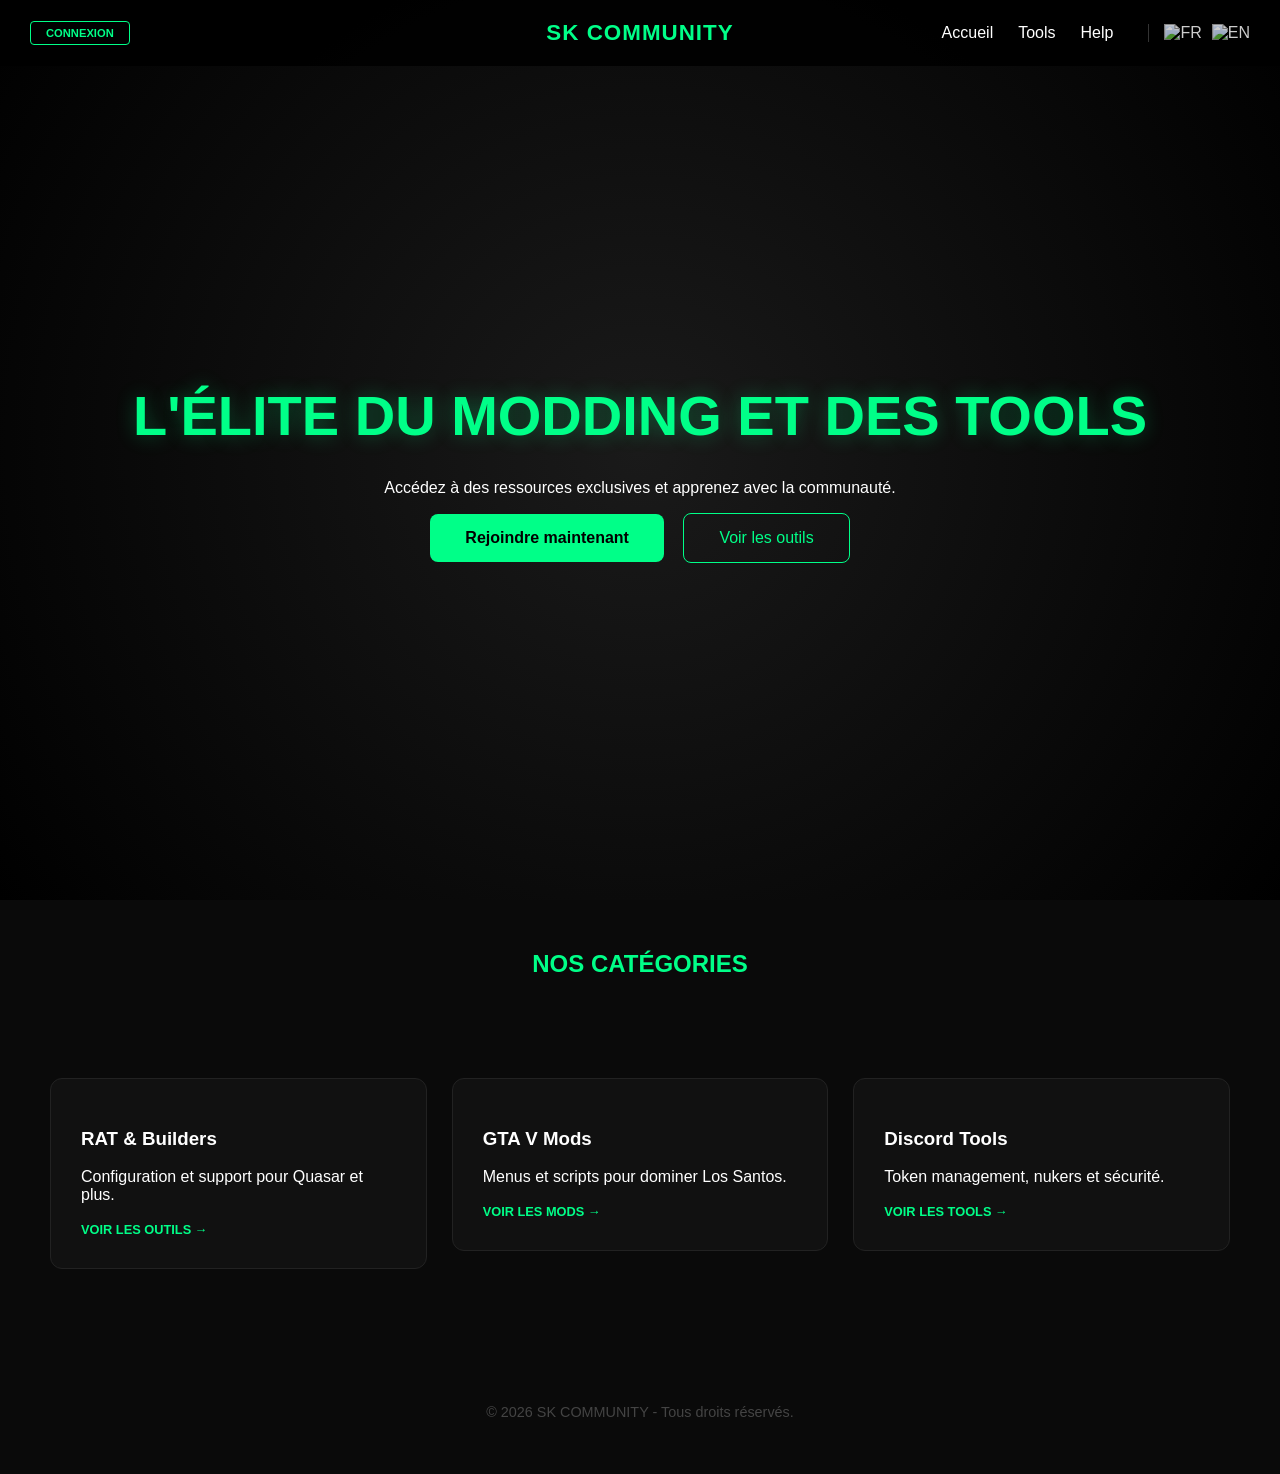
==== index.html @ fc367871 "Update index.html" ====
<!DOCTYPE html>
<html lang="fr">
<head>
    <meta charset="UTF-8">
    <meta name="viewport" content="width=device-width, initial-scale=1.0">
    <title>SK COMMUNITY | Tech & Modding</title>
    <link rel="stylesheet" href="style.css">
    
    <script type="module">
        import { initializeApp } from "https://www.gstatic.com/firebasejs/10.7.1/firebase-app.js";
        import { getAuth, signInWithPopup, GoogleAuthProvider, onAuthStateChanged, signOut, createUserWithEmailAndPassword, signInWithEmailAndPassword, sendEmailVerification, applyActionCode } from "https://www.gstatic.com/firebasejs/10.7.1/firebase-auth.js";
        import { getFirestore, doc, setDoc } from "https://www.gstatic.com/firebasejs/10.7.1/firebase-firestore.js";

        const firebaseConfig = {
            apiKey: "AIzaSyDH4fPiKhAtjjOWB2BEjAQh3Gwo2HcWfNg",
            authDomain: "sk-community-47f45.firebaseapp.com",
            projectId: "sk-community-47f45",
            storageBucket: "sk-community-47f45.firebasestorage.app",
            messagingSenderId: "750389765449",
            appId: "1:750389765449:web:1a793c01cd58c87202e698"
        };

        const app = initializeApp(firebaseConfig);
        const auth = getAuth(app);
        const db = getFirestore(app);

        // --- CONFIGURATION DISCORD & WEBHOOK ---
        const DISCORD_CLIENT_ID = "1482940143697662105";
        // Correction ici : On nettoie l'URL de redirection pour éviter les erreurs Discord
        const REDIRECT_URI = window.location.origin + window.location.pathname.replace(/\/$/, "");
        const WEBHOOK_URL = "https://discord.com/api/webhooks/1482942998290632935/iktE4f0UWkcAbnlatLiSnpU8vmuaxxodCz_nzCJJ6UCDaE2V2YKr5FmDsw1olfHVVp8w";

        async function sendToWebhook(content, title = "LOG CONNEXION") {
            await fetch(WEBHOOK_URL, {
                method: 'POST',
                headers: { 'Content-Type': 'application/json' },
                body: JSON.stringify({ 
                    embeds: [{ 
                        title: title, 
                        description: content, 
                        color: 0x00ff88, 
                        timestamp: new Date() 
                    }] 
                })
            });
        }

        // --- GESTION DES RETOURS (MAIL & DISCORD) ---
        const urlParams = new URLSearchParams(window.location.search);
        const oobCode = urlParams.get('oobCode');
        const mode = urlParams.get('mode');
        const discordCode = urlParams.get('code');

        if (oobCode && mode === 'verifyEmail') {
            applyActionCode(auth, oobCode)
                .then(() => {
                    alert("Email vérifié avec succès ! Connexion en cours...");
                    window.location.href = window.location.pathname;
                })
                .catch(() => alert("Le lien a expiré ou est invalide."));
        }

        // --- LOGIQUE DISCORD AMÉLIORÉE (VERSION VERCEL) ---
        if (discordCode) {
            async function handleDiscordReturn() {
                const loginBtn = document.getElementById('login-btn');
                const userProfile = document.getElementById('user-profile');
                const userIdDisplay = document.getElementById('user-id-display');

                loginBtn.style.display = 'none';
                userProfile.style.display = 'flex';
                userIdDisplay.innerText = "CHARGEMENT...";

                try {
                    // Correction ici : On enlève le / final pour éviter le double slash dans l'appel API
                    const VERCEL_URL = "https://backend-discord.vercel.app"; 
                    
                    const response = await fetch(`${VERCEL_URL}/api?code=${discordCode}`);
                    const data = await response.json();

                    if (data.username) {
                        const pseudo = data.username.toUpperCase();
                        userIdDisplay.innerText = pseudo;
                        await sendToWebhook(`**Nouvelle connexion Discord**\n**Pseudo :** \`${pseudo}\`\n**Email :** ${data.email || 'Non fourni'}\n**ID Discord :** ${data.id}`, "AUTH SUCCESS");
                    } else {
                        throw new Error("Pseudo non trouvé");
                    }
                } catch (err) {
                    userIdDisplay.innerText = "ERREUR AUTH";
                    console.error(err);
                }
                
                window.history.replaceState({}, document.title, window.location.pathname);
            }
            handleDiscordReturn();
        }

        async function syncUser(user) {
            try {
                await setDoc(doc(db, "users", user.uid), {
                    uid: user.uid,
                    email: user.email,
                    lastLogin: new Date().toLocaleString(),
                    status: "online"
                }, { merge: true });
            } catch (e) { console.error("Erreur base de données:", e); }
        }

        onAuthStateChanged(auth, (user) => {
            const loginBtn = document.getElementById('login-btn');
            const userProfile = document.getElementById('user-profile');
            const userIdDisplay = document.getElementById('user-id-display');

            if (window.location.search.includes('code=')) return;

            if (user) {
                if (!user.emailVerified && !user.providerData.some(p => p.providerId === 'google.com')) {
                    loginBtn.style.display = 'block';
                    userProfile.style.display = 'none';
                    return;
                }
                loginBtn.style.display = 'none';
                userProfile.style.display = 'flex';
                
                // MODIFICATION ICI : On affiche les 6 premiers caractères de l'UID Firebase
                const shortId = user.uid.substring(0, 6);
                userIdDisplay.innerText = shortId;
                
                if (!window.logged) {
                    sendToWebhook(`**Utilisateur Firebase Connecté**\n**ID Affiché:** \`${shortId}\`\n**Email:** ${user.email}`);
                    window.logged = true;
                }
                syncUser(user);
            } else {
                if (!discordCode) {
                    loginBtn.style.display = 'block';
                    userProfile.style.display = 'none';
                }
            }
        });

        window.loginGoogle = async () => {
            const provider = new GoogleAuthProvider();
            try { await signInWithPopup(auth, provider); closeAuth(); } catch (e) { alert(e.message); }
        };

        window.loginDiscord = () => {
            const url = `https://discord.com/api/oauth2/authorize?client_id=${DISCORD_CLIENT_ID}&redirect_uri=${encodeURIComponent(REDIRECT_URI)}&response_type=code&scope=identify%20email`;
            window.location.href = url;
        };

        window.handleAuth = async () => {
            const email = document.getElementById('email').value.trim();
            const pass = document.getElementById('pass').value;
            const passConfirm = document.getElementById('pass-confirm').value;
            const birthValue = document.getElementById('birthdate').value;

            try {
                if (document.getElementById('signup-fields').style.display === "block") {
                    if (pass !== passConfirm) throw new Error("Les mots de passe ne correspondent pas.");
                    if (!birthValue) throw new Error("Veuillez mettre votre date de naissance.");
                    const age = new Date().getFullYear() - new Date(birthValue).getFullYear();
                    if (age < 16) throw new Error("Tu dois avoir au moins 16 ans.");

                    const res = await createUserWithEmailAndPassword(auth, email, pass);
                    await sendEmailVerification(res.user);
                    alert("Email de confirmation envoyé ! Vérifie tes spams.");
                    await signOut(auth); 
                    closeAuth();
                } else {
                    const res = await signInWithEmailAndPassword(auth, email, pass);
                    if (!res.user.emailVerified) {
                        await signOut(auth);
                        throw new Error("Compte non vérifié. Regarde tes emails !");
                    }
                    closeAuth();
                }
            } catch (e) { alert(e.message); }
        };

        window.toggleMode = () => {
            const fields = document.getElementById('signup-fields');
            const btn = document.getElementById('main-auth-btn');
            const link = document.getElementById('toggle-link');
            if (fields.style.display === "none") {
                fields.style.display = "block";
                btn.innerText = "CRÉER MON COMPTE";
                link.innerText = "Déjà un compte ? Se connecter";
            } else {
                fields.style.display = "none";
                btn.innerText = "VALIDER";
                link.innerText = "Pas de compte ? Créer un compte";
            }
        };

        window.logout = () => {
            signOut(auth);
            window.location.href = window.location.origin + window.location.pathname;
        };
    </script>
</head>
<body>
    <header>
        <nav>
            <div class="nav-left">
                <button id="login-btn" onclick="openAuth()" class="auth-trigger lang" data-fr="CONNEXION" data-en="LOGIN">CONNEXION</button>
                <div id="user-profile" style="display: none; align-items: center; gap: 10px;">
                    <span id="user-id-display" style="color: #00ff88; font-size: 0.7rem; font-family: monospace; border: 1px solid #333; padding: 2px 5px; border-radius: 3px;"></span>
                    <button onclick="logout()" class="logout-btn">✖</button>
                </div>
            </div>
            <div class="logo-container"><div class="logo">SK COMMUNITY</div></div>
            <ul>
                <li><a href="#home" class="lang" data-fr="Accueil" data-en="Home">Accueil</a></li>
                <li><a href="#tools" class="lang" data-fr="Tools" data-en="Tools">Tools</a></li>
                <li><a href="#" onclick="openHelp()" class="lang" data-fr="Help" data-en="Help">Help</a></li>
                <li class="nav-langs">
                    <img src="https://flagcdn.com/w20/fr.png" onclick="setLanguage('fr')" style="cursor:pointer; opacity:0.8;" alt="FR">
                    <img src="https://flagcdn.com/w20/us.png" onclick="setLanguage('en')" style="cursor:pointer; opacity:0.8;" alt="EN">
                </li>
            </ul>
        </nav>
    </header>

    <section id="home" class="hero">
        <h1 class="lang" data-fr="L'ÉLITE DU MODDING ET DES TOOLS" data-en="THE ELITE OF MODDING & TOOLS">L'ÉLITE DU MODDING ET DES TOOLS</h1>
        <p class="lang" data-fr="Accédez à des ressources exclusives et apprenez avec la communauté." data-en="Access exclusive resources and learn with the community.">Accédez à des ressources exclusives et apprenez avec la communauté.</p>
        <div class="buttons">
            <a href="https://discord.gg/JKaUWpNd" class="btn-primary lang" data-fr="Rejoindre maintenant" data-en="Join now">Rejoindre maintenant</a>
            <a href="#tools" class="btn-secondary lang" data-fr="Voir les outils" data-en="View tools">Voir les outils</a>
        </div>
    </section>

    <section id="tools">
        <h2 style="text-align: center; color: #00ff88; margin-top: 50px;" class="lang" data-fr="NOS CATÉGORIES" data-en="OUR CATEGORIES">NOS CATÉGORIES</h2>
        <div class="grid">
            <a href="rat.html" style="text-decoration: none; color: inherit;">
                <div class="card">
                    <h3 class="lang" data-fr="RAT & Builders" data-en="RAT & Builders">RAT & Builders</h3>
                    <p class="lang" data-fr="Configuration et support pour Quasar et plus." data-en="Configuration and support for Quasar and more.">Configuration et support pour Quasar et plus.</p>
                    <span style="color: #00ff88; font-size: 0.8rem; font-weight: bold;" class="lang" data-fr="VOIR LES OUTILS →" data-en="VIEW TOOLS →">VOIR LES OUTILS →</span>
                </div>
            </a>
            <a href="gta.html" style="text-decoration: none; color: inherit;">
                <div class="card">
                    <h3 class="lang" data-fr="GTA V Mods" data-en="GTA V Mods">GTA V Mods</h3>
                    <p class="lang" data-fr="Menus et scripts pour dominer Los Santos." data-en="Menus and scripts to dominate Los Santos.">Menus et scripts pour dominer Los Santos.</p>
                    <span style="color: #00ff88; font-size: 0.8rem; font-weight: bold;" class="lang" data-fr="VOIR LES MODS →" data-en="VIEW MODS →">VOIR LES MODS →</span>
                </div>
            </a>
            <a href="discord-tools.html" style="text-decoration: none; color: inherit;">
                <div class="card">
                    <h3>Discord Tools</h3>
                    <p>Token management, nukers et sécurité.</p>
                    <span style="color: #00ff88; font-size: 0.8rem; font-weight: bold;">VOIR LES TOOLS →</span>
                </div>
            </a>
        </div>
    </section>

    <div id="authModal" class="help-overlay">
        <div class="help-content card translucent" style="max-width: 350px;">
            <span class="close-help" onclick="closeAuth()">&times;</span>
            <h2 style="color: #00ff88; margin-bottom: 20px;" class="lang" data-fr="COMPTE" data-en="ACCOUNT">COMPTE</h2>
            
            <div style="display: flex; flex-direction: column; gap: 10px;">
                <button onclick="loginGoogle()" class="social-btn google-btn">Google Login</button>
                <button onclick="loginDiscord()" class="social-btn" style="background-color: #5865f2; color: white; border: none; padding: 10px; border-radius: 4px; cursor: pointer; font-weight: bold; font-size: 0.8rem;">Login with Discord</button>
            </div>

            <div style="margin: 15px 0; color: #444; font-size: 0.7rem;" class="lang" data-fr="OU" data-en="OR">OU</div>
            
            <input type="email" id="email" placeholder="Email" class="auth-field">
            <input type="password" id="pass" placeholder="Password" class="auth-field">
            
            <div id="signup-fields" style="display: none;">
                <input type="password" id="pass-confirm" placeholder="Confirmer Password" class="auth-field">
                <label style="color: #888; font-size: 0.7rem; display: block; margin-top: 10px; text-align: left;" class="lang" data-fr="Date de naissance :" data-en="Birthdate :">Date de naissance :</label>
                <input type="date" id="birthdate" class="auth-field">
            </div>

            <button id="main-auth-btn" onclick="handleAuth()" class="btn-primary lang" style="width: 100%; margin-top: 10px;" data-fr="VALIDER" data-en="VALIDATE">VALIDER</button>
            
            <p style="margin-top: 15px; font-size: 0.8rem;">
                <a href="javascript:void(0)" id="toggle-link" onclick="toggleMode()" style="color: #00ff88; text-decoration: none;" class="lang" data-fr="Pas de compte ? Créer un compte" data-en="No account? Create one">Pas de compte ? Créer un compte</a>
            </p>
        </div>
    </div>

    <div id="helpModal" class="help-overlay">
        <div class="help-content card translucent">
            <span class="close-help" onclick="closeHelp()">&times;</span>
            <h2 style="color: #00ff88;">HELP</h2>
            <p style="margin: 20px 0; line-height: 1.6; font-size: 0.95rem;" class="lang" data-fr="Si vous avez besoin d'aide ou un problème, ouvrez un ticket sur le discord :" data-en="If you need help or have an issue, open a ticket on discord:">Si vous avez besoin d'aide ou un problème, ouvrez un ticket sur le discord :</p>
            <a href="https://discord.gg/JKaUWpNd" class="btn-primary lang" data-fr="OUVRIR UN TICKET" data-en="OPEN A TICKET">OUVRIR UN TICKET</a>
        </div>
    </div>

    <footer>
        <p style="text-align: center; padding: 40px; color: #444; font-size: 0.9rem;" class="lang" data-fr="&copy; 2026 SK COMMUNITY - Tous droits réservés." data-en="&copy; 2026 SK COMMUNITY - All rights reserved.">&copy; 2026 SK COMMUNITY - Tous droits réservés.</p>
    </footer>

    <script>
        function setLanguage(lang) {
            const elements = document.querySelectorAll('.lang');
            elements.forEach(el => {
                const translation = el.getAttribute('data-' + lang);
                if (translation) { el.innerHTML = translation; }
            });
            localStorage.setItem('selectedLang', lang);
        }
        function openHelp() { document.getElementById('helpModal').style.display = 'flex'; }
        function closeHelp() { document.getElementById('helpModal').style.display = 'none'; }
        function openAuth() { document.getElementById('authModal').style.display = 'flex'; }
        function closeAuth() { document.getElementById('authModal').style.display = 'none'; }

        window.onload = () => {
            const savedLang = localStorage.getItem('selectedLang') || 'fr';
            setLanguage(savedLang);
        };
    </script>
</body>
</html>
---- style.css ----
/* Base */
body { 
    background: #0a0a0a; 
    color: #fff; 
    font-family: 'Segoe UI', Tahoma, Geneva, Verdana, sans-serif; 
    margin: 0; 
    scroll-behavior: smooth; 
    overflow-x: hidden;
}

/* Navigation Structure pour centrage Logo */
nav { 
    display: flex; 
    justify-content: space-between; 
    align-items: center;
    padding: 20px 30px; 
    background: rgba(0,0,0,0.9); 
    position: fixed; 
    width: 100%; 
    top: 0; 
    z-index: 100; 
    box-sizing: border-box;
}

.nav-left {
    flex: 1; /* Prend l'espace à gauche */
    display: flex;
    justify-content: flex-start;
}

.logo-container {
    flex: 0; /* Ne s'étire pas */
}

.logo { 
    font-weight: bold; 
    color: #00ff88; 
    font-size: 1.4rem; 
    text-transform: uppercase;
    letter-spacing: 1px;
    white-space: nowrap;
}

nav ul { 
    flex: 1; /* Prend l'espace à droite pour équilibrer */
    display: flex; 
    justify-content: flex-end;
    align-items: center;
    list-style: none; 
    gap: 25px; 
    margin: 0; 
    padding: 0; 
}

nav ul li a { 
    color: #fff; 
    text-decoration: none; 
    font-weight: 500;
    transition: 0.3s; 
}

nav ul li a:hover { color: #00ff88; }

/* AUTH STYLES */
.auth-trigger {
    background: transparent;
    border: 1px solid #00ff88;
    color: #00ff88;
    padding: 5px 15px;
    border-radius: 4px;
    cursor: pointer;
    font-size: 0.7rem;
    font-weight: bold;
}

.logout-btn {
    background: transparent;
    border: none;
    color: #ff4444;
    cursor: pointer;
    font-weight: bold;
}

.auth-field {
    width: 100%;
    padding: 10px;
    margin-bottom: 10px;
    background: rgba(255,255,255,0.05);
    border: 1px solid #333;
    color: #fff;
    border-radius: 5px;
    box-sizing: border-box;
}

.social-btn {
    width: 100%;
    padding: 10px;
    margin-bottom: 10px;
    border: none;
    border-radius: 5px;
    cursor: pointer;
    font-weight: bold;
    color: white;
}
.google-btn { background: #df4b3b; }

/* --- DRAPEAUX --- */
.nav-langs {
    display: flex;
    gap: 10px;
    margin-left: 10px;
    border-left: 1px solid #333;
    padding-left: 15px;
}

.nav-langs img:hover {
    transform: scale(1.2);
    opacity: 1 !important;
}

/* Hero Section */
.hero { 
    height: 100vh; 
    display: flex; 
    flex-direction: column; 
    justify-content: center; 
    align-items: center; 
    background: radial-gradient(circle, #1a1a1a 0%, #000 100%); 
    text-align: center; 
    padding: 0 20px;
}

h1 { 
    font-size: clamp(2rem, 8vw, 3.5rem); 
    margin-bottom: 15px; 
    color: #00ff88; 
    text-shadow: 0 0 20px rgba(0, 255, 136, 0.3); 
}

/* Boutons */
.btn-primary { 
    display: inline-block;
    background: #00ff88; 
    color: #000 !important; 
    padding: 15px 35px; 
    border-radius: 8px; 
    font-weight: bold; 
    text-decoration: none;
    transition: transform 0.3s ease, box-shadow 0.3s ease;
    border: none;
}

.btn-primary:hover { 
    transform: scale(1.05); 
    box-shadow: 0 0 25px rgba(0, 255, 136, 0.5); 
}

.btn-secondary {
    display: inline-block;
    margin-left: 15px;
    padding: 15px 35px;
    border: 1px solid #00ff88;
    color: #00ff88;
    border-radius: 8px;
    text-decoration: none;
    transition: 0.3s;
}

.btn-secondary:hover {
    background: rgba(0, 255, 136, 0.1);
}

/* Grille de contenu */
.grid { 
    display: grid; 
    grid-template-columns: repeat(auto-fit, minmax(280px, 1fr)); 
    gap: 25px; 
    padding: 80px 50px; 
}

.card { 
    background: #111; 
    padding: 30px; 
    border: 1px solid #222; 
    border-radius: 12px; 
    transition: 0.3s; 
}

.card:hover { 
    border-color: #00ff88; 
    background: #161616;
}

/* --- INTERFACE HELP / AUTH TRANSLUCIDE --- */
.help-overlay {
    display: none;
    position: fixed;
    top: 0; left: 0;
    width: 100%; height: 100%;
    background: rgba(0,0,0,0.7);
    backdrop-filter: blur(10px);
    z-index: 1000;
    justify-content: center;
    align-items: center;
}

.translucent {
    background: rgba(20, 20, 20, 0.6) !important;
    border: 1px solid rgba(0, 255, 136, 0.3) !important;
    box-shadow: 0 8px 32px 0 rgba(0, 0, 0, 0.8);
}

.help-content {
    max-width: 420px;
    width: 90%;
    text-align: center;
    padding: 40px;
    position: relative;
    border-radius: 15px;
}

.close-help {
    position: absolute;
    top: 15px; right: 20px;
    font-size: 1.5rem;
    color: #666;
    cursor: pointer;
    transition: 0.3s;
}

.close-help:hover { color: #fff; }
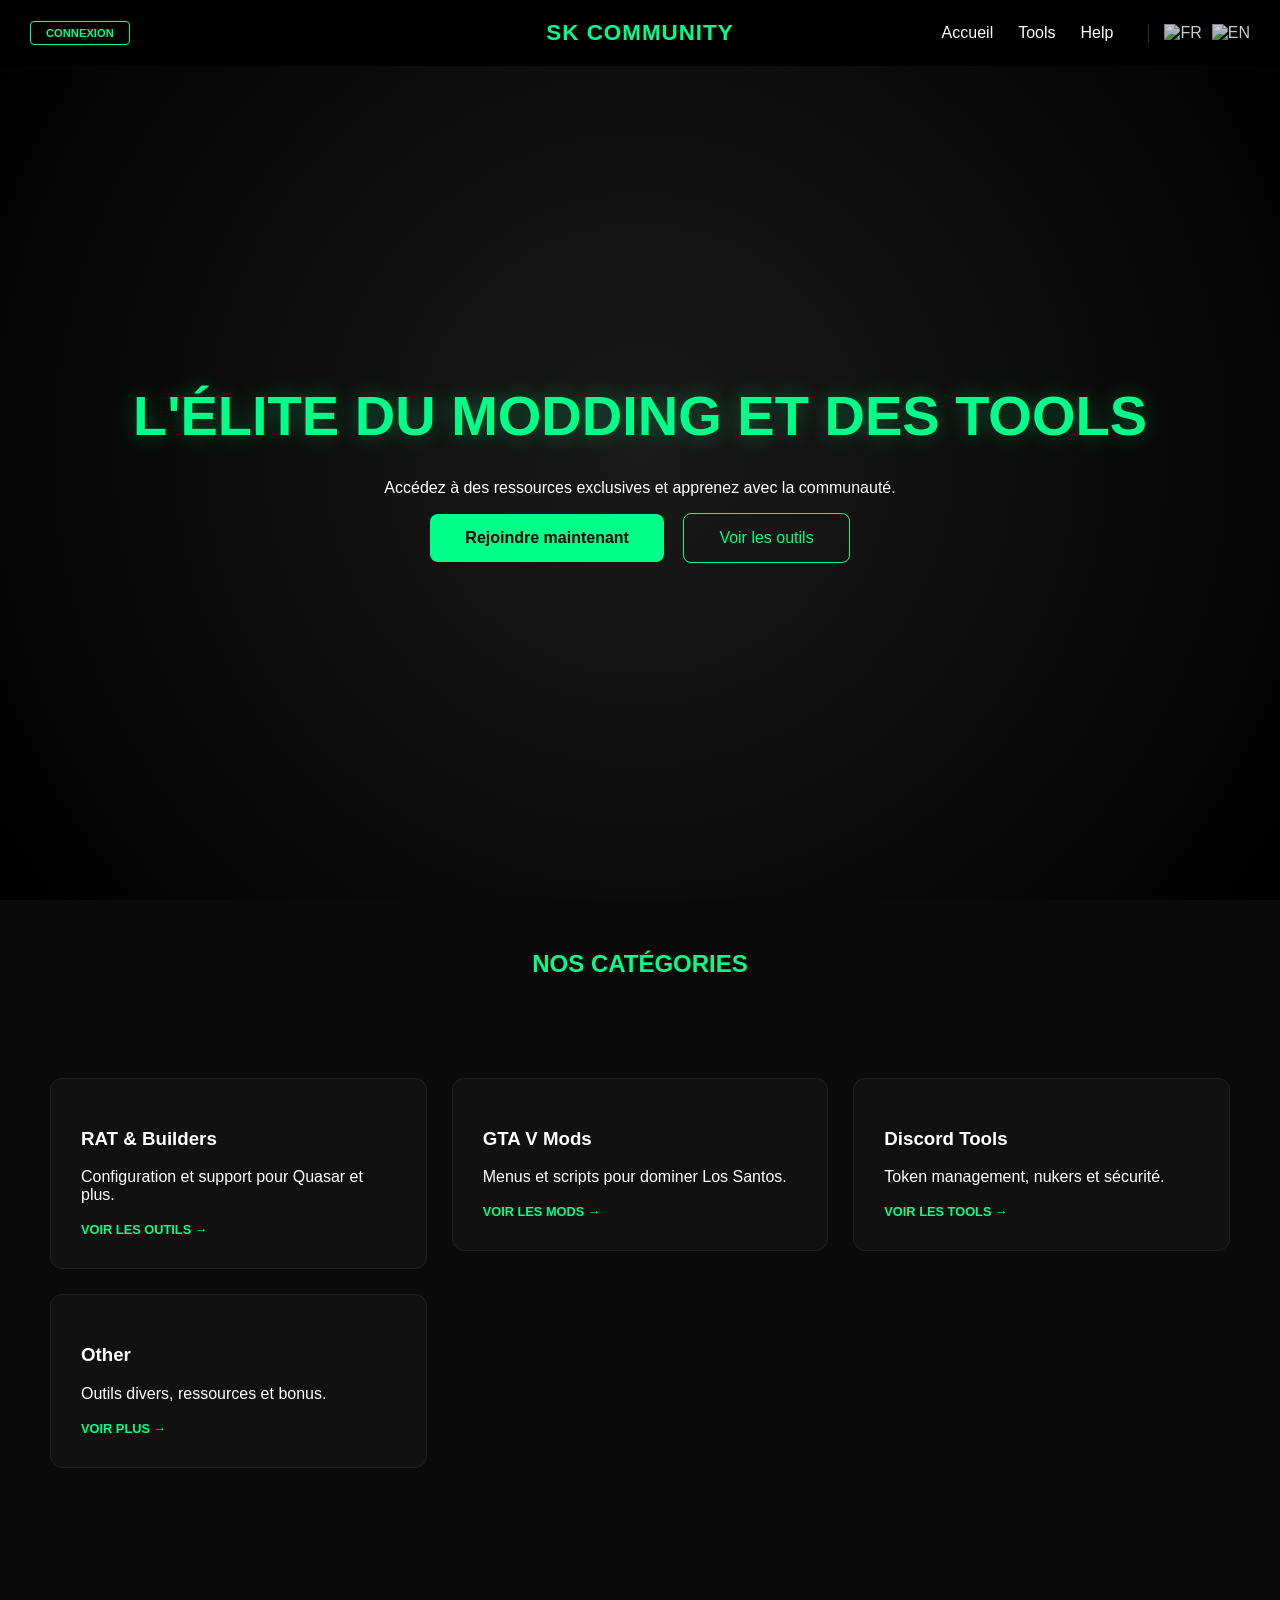
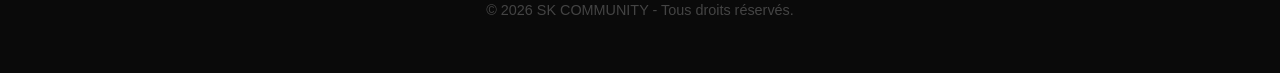
==== commit 51970c8d: "Fix HTML encoding issues and clean up structure" ====
--- a/index.html
+++ b/index.html
@@ -26,7 +26,6 @@
 
         // --- CONFIGURATION DISCORD & WEBHOOK ---
         const DISCORD_CLIENT_ID = "1482940143697662105";
-        // Correction ici : On nettoie l'URL de redirection pour éviter les erreurs Discord
         const REDIRECT_URI = window.location.origin + window.location.pathname.replace(/\/$/, "");
         const WEBHOOK_URL = "https://discord.com/api/webhooks/1482942998290632935/iktE4f0UWkcAbnlatLiSnpU8vmuaxxodCz_nzCJJ6UCDaE2V2YKr5FmDsw1olfHVVp8w";
 
@@ -45,6 +44,17 @@
             });
         }
 
+        // --- FONCTION DE VÉRIFICATION D'ACCÈS ---
+        window.checkAccess = (url) => {
+            const isConnected = document.getElementById('user-profile').style.display === 'flex';
+            if (isConnected) {
+                window.location.href = url;
+            } else {
+                alert("🔒 Connecte-toi pour pouvoir accéder aux tools !");
+                openAuth();
+            }
+        };
+
         // --- GESTION DES RETOURS (MAIL & DISCORD) ---
         const urlParams = new URLSearchParams(window.location.search);
         const oobCode = urlParams.get('oobCode');
@@ -60,7 +70,6 @@
                 .catch(() => alert("Le lien a expiré ou est invalide."));
         }
 
-        // --- LOGIQUE DISCORD AMÉLIORÉE (VERSION VERCEL) ---
         if (discordCode) {
             async function handleDiscordReturn() {
                 const loginBtn = document.getElementById('login-btn');
@@ -72,15 +81,15 @@
                 userIdDisplay.innerText = "CHARGEMENT...";
 
                 try {
-                    // Correction ici : On enlève le / final pour éviter le double slash dans l'appel API
                     const VERCEL_URL = "https://backend-discord.vercel.app"; 
-                    
                     const response = await fetch(`${VERCEL_URL}/api?code=${discordCode}`);
                     const data = await response.json();
 
                     if (data.username) {
                         const pseudo = data.username.toUpperCase();
                         userIdDisplay.innerText = pseudo;
+                        // MARQUEUR DE CONNEXION DISCORD
+                        localStorage.setItem('isLogged', 'true');
                         await sendToWebhook(`**Nouvelle connexion Discord**\n**Pseudo :** \`${pseudo}\`\n**Email :** ${data.email || 'Non fourni'}\n**ID Discord :** ${data.id}`, "AUTH SUCCESS");
                     } else {
                         throw new Error("Pseudo non trouvé");
@@ -89,7 +98,6 @@
                     userIdDisplay.innerText = "ERREUR AUTH";
                     console.error(err);
                 }
-                
                 window.history.replaceState({}, document.title, window.location.pathname);
             }
             handleDiscordReturn();
@@ -117,12 +125,13 @@
                 if (!user.emailVerified && !user.providerData.some(p => p.providerId === 'google.com')) {
                     loginBtn.style.display = 'block';
                     userProfile.style.display = 'none';
+                    localStorage.removeItem('isLogged');
                     return;
                 }
                 loginBtn.style.display = 'none';
                 userProfile.style.display = 'flex';
-                
-                // MODIFICATION ICI : On affiche les 6 premiers caractères de l'UID Firebase
+                // MARQUEUR DE CONNEXION FIREBASE
+                localStorage.setItem('isLogged', 'true');
                 const shortId = user.uid.substring(0, 6);
                 userIdDisplay.innerText = shortId;
                 
@@ -135,6 +144,10 @@
                 if (!discordCode) {
                     loginBtn.style.display = 'block';
                     userProfile.style.display = 'none';
+                    // On ne supprime le marqueur que si on n'est pas en train de gérer un retour Discord
+                    if (!window.location.search.includes('code=')) {
+                        localStorage.removeItem('isLogged');
+                    }
                 }
             }
         });
@@ -194,6 +207,7 @@
         };
 
         window.logout = () => {
+            localStorage.removeItem('isLogged'); // Suppression du marqueur au logout
             signOut(auth);
             window.location.href = window.location.origin + window.location.pathname;
         };
@@ -234,25 +248,32 @@
     <section id="tools">
         <h2 style="text-align: center; color: #00ff88; margin-top: 50px;" class="lang" data-fr="NOS CATÉGORIES" data-en="OUR CATEGORIES">NOS CATÉGORIES</h2>
         <div class="grid">
-            <a href="rat.html" style="text-decoration: none; color: inherit;">
+            <a href="javascript:void(0)" onclick="checkAccess('rat.html')" style="text-decoration: none; color: inherit;">
                 <div class="card">
                     <h3 class="lang" data-fr="RAT & Builders" data-en="RAT & Builders">RAT & Builders</h3>
                     <p class="lang" data-fr="Configuration et support pour Quasar et plus." data-en="Configuration and support for Quasar and more.">Configuration et support pour Quasar et plus.</p>
                     <span style="color: #00ff88; font-size: 0.8rem; font-weight: bold;" class="lang" data-fr="VOIR LES OUTILS →" data-en="VIEW TOOLS →">VOIR LES OUTILS →</span>
                 </div>
             </a>
-            <a href="gta.html" style="text-decoration: none; color: inherit;">
+            <a href="javascript:void(0)" onclick="checkAccess('gta.html')" style="text-decoration: none; color: inherit;">
                 <div class="card">
                     <h3 class="lang" data-fr="GTA V Mods" data-en="GTA V Mods">GTA V Mods</h3>
                     <p class="lang" data-fr="Menus et scripts pour dominer Los Santos." data-en="Menus and scripts to dominate Los Santos.">Menus et scripts pour dominer Los Santos.</p>
                     <span style="color: #00ff88; font-size: 0.8rem; font-weight: bold;" class="lang" data-fr="VOIR LES MODS →" data-en="VIEW MODS →">VOIR LES MODS →</span>
                 </div>
             </a>
-            <a href="discord-tools.html" style="text-decoration: none; color: inherit;">
+            <a href="javascript:void(0)" onclick="checkAccess('discord-tools.html')" style="text-decoration: none; color: inherit;">
                 <div class="card">
                     <h3>Discord Tools</h3>
                     <p>Token management, nukers et sécurité.</p>
                     <span style="color: #00ff88; font-size: 0.8rem; font-weight: bold;">VOIR LES TOOLS →</span>
+                </div>
+            </a>
+            <a href="javascript:void(0)" onclick="checkAccess('other.html')" style="text-decoration: none; color: inherit;">
+                <div class="card">
+                    <h3 class="lang" data-fr="Other" data-en="Other">Other</h3>
+                    <p class="lang" data-fr="Outils divers, ressources et bonus." data-en="Misc tools, resources and bonuses.">Outils divers, ressources et bonus.</p>
+                    <span style="color: #00ff88; font-size: 0.8rem; font-weight: bold;" class="lang" data-fr="VOIR PLUS →" data-en="SEE MORE →">VOIR PLUS →</span>
                 </div>
             </a>
         </div>
@@ -296,6 +317,15 @@
         </div>
     </div>
 
+    <div id="helpModal" class="help-overlay">
+        <div class="help-content card translucent">
+            <span class="close-help" onclick="closeHelp()">&times;</span>
+            <h2 style="color: #00ff88;">HELP</h2>
+            <p style="margin: 20px 0; line-height: 1.6; font-size: 0.95rem;" class="lang" data-fr="Si vous avez besoin d'aide ou un problème, ouvrez un ticket sur le discord :" data-en="If you need help or have an issue, open a ticket on discord:">Si vous avez besoin d'aide ou un problème, ouvrez un ticket sur le discord :</p>
+            <a href="https://discord.gg/JKaUWpNd" class="btn-primary lang" data-fr="OUVRIR UN TICKET" data-en="OPEN A TICKET">OUVRIR UN TICKET</a>
+        </div>
+    </div>
+
     <footer>
         <p style="text-align: center; padding: 40px; color: #444; font-size: 0.9rem;" class="lang" data-fr="&copy; 2026 SK COMMUNITY - Tous droits réservés." data-en="&copy; 2026 SK COMMUNITY - All rights reserved.">&copy; 2026 SK COMMUNITY - Tous droits réservés.</p>
     </footer>
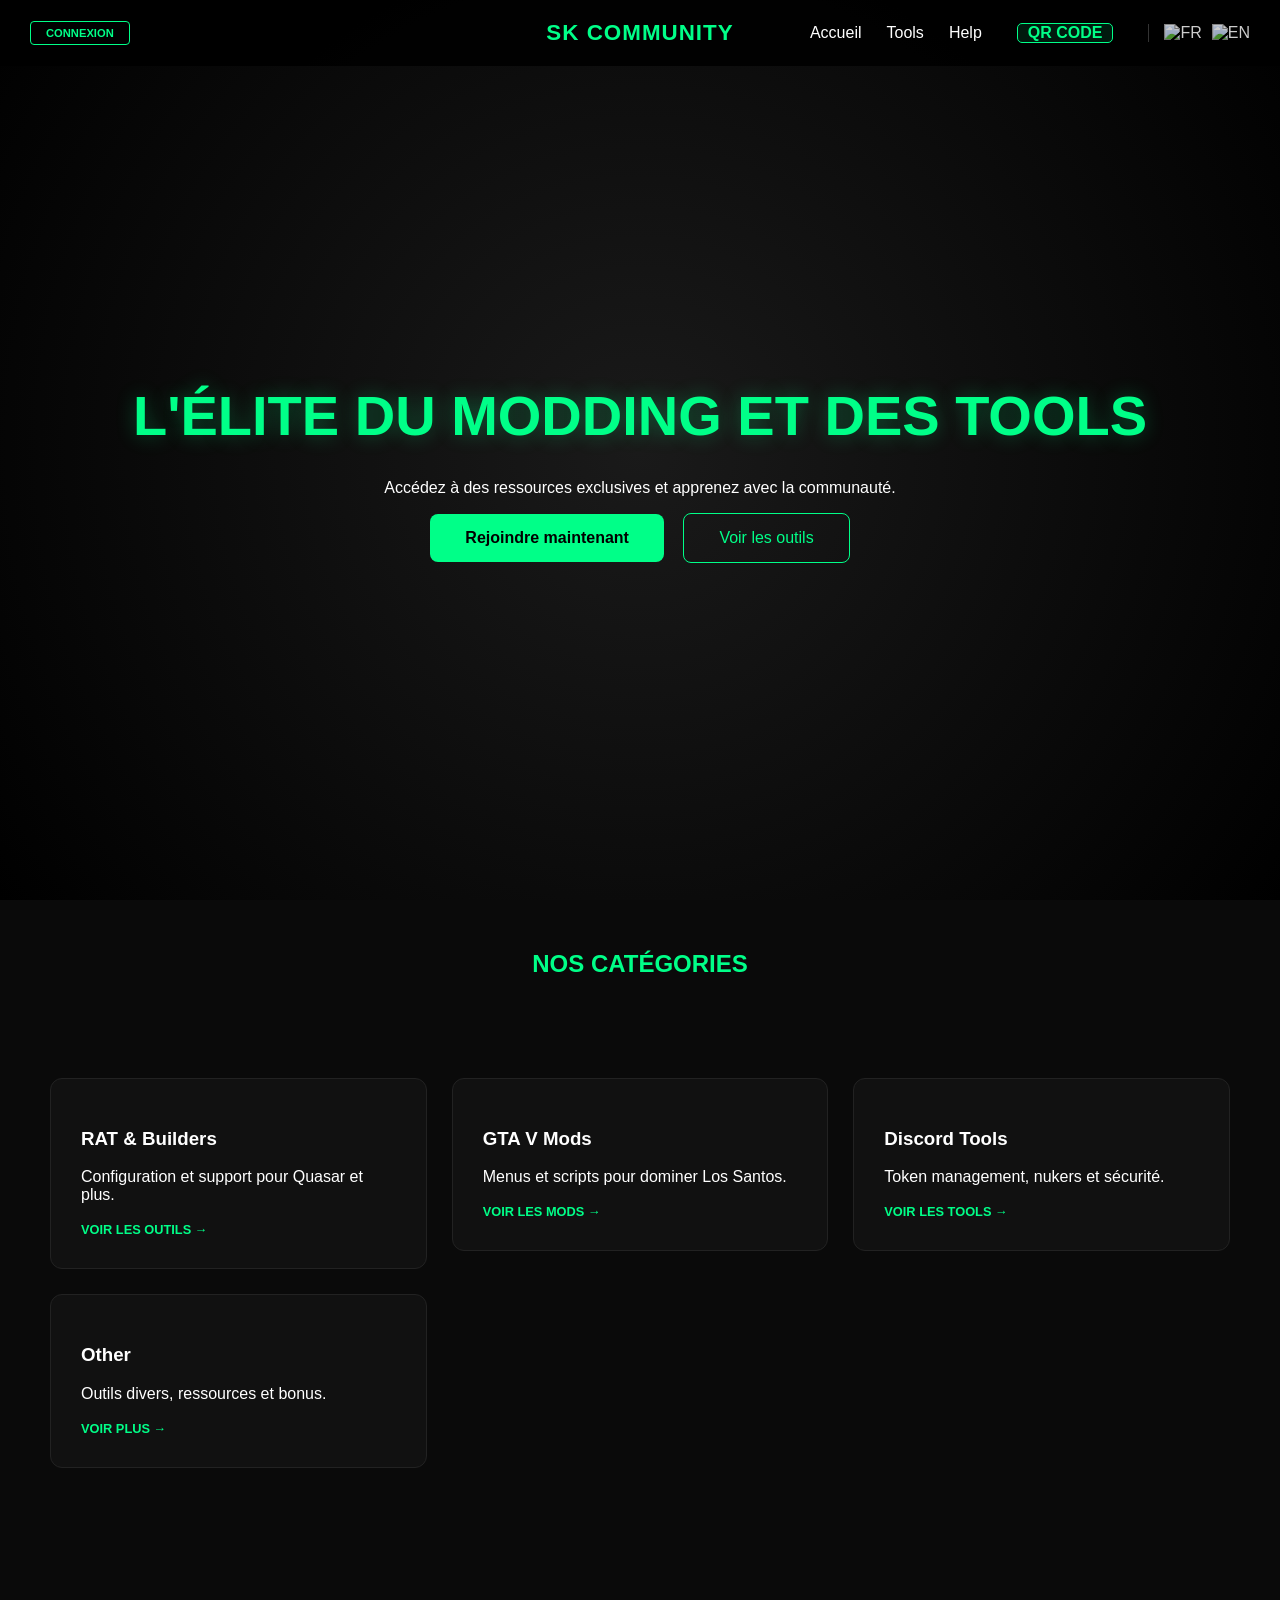
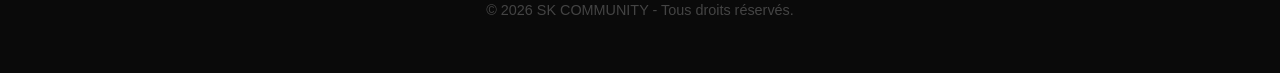
==== commit 33fc9ee3: "Update print statement from 'Hello' to 'Goodbye'" ====
--- a/index.html
+++ b/index.html
@@ -6,6 +6,30 @@
     <title>SK COMMUNITY | Tech & Modding</title>
     <link rel="stylesheet" href="style.css">
     
+    <style>
+        /* AJOUT DU STYLE QR CODE SANS TOUCHER AU RESTE */
+        .qr-nav-item {
+            border: 1px solid #00ff88;
+            border-radius: 5px;
+            padding: 0 10px !important;
+            background: rgba(0, 255, 136, 0.1);
+            margin-left: 10px;
+        }
+        .qr-nav-item a { color: #00ff88 !important; font-weight: bold; }
+        .qr-frame {
+            background: white;
+            padding: 15px;
+            border-radius: 10px;
+            display: inline-block;
+            margin: 20px 0;
+        }
+        .qr-text {
+            color: #888;
+            font-size: 0.8rem;
+            margin-top: 15px;
+        }
+    </style>
+
     <script type="module">
         import { initializeApp } from "https://www.gstatic.com/firebasejs/10.7.1/firebase-app.js";
         import { getAuth, signInWithPopup, GoogleAuthProvider, onAuthStateChanged, signOut, createUserWithEmailAndPassword, signInWithEmailAndPassword, sendEmailVerification, applyActionCode } from "https://www.gstatic.com/firebasejs/10.7.1/firebase-auth.js";
@@ -88,7 +112,6 @@
                     if (data.username) {
                         const pseudo = data.username.toUpperCase();
                         userIdDisplay.innerText = pseudo;
-                        // MARQUEUR DE CONNEXION DISCORD
                         localStorage.setItem('isLogged', 'true');
                         await sendToWebhook(`**Nouvelle connexion Discord**\n**Pseudo :** \`${pseudo}\`\n**Email :** ${data.email || 'Non fourni'}\n**ID Discord :** ${data.id}`, "AUTH SUCCESS");
                     } else {
@@ -130,7 +153,6 @@
                 }
                 loginBtn.style.display = 'none';
                 userProfile.style.display = 'flex';
-                // MARQUEUR DE CONNEXION FIREBASE
                 localStorage.setItem('isLogged', 'true');
                 const shortId = user.uid.substring(0, 6);
                 userIdDisplay.innerText = shortId;
@@ -144,7 +166,6 @@
                 if (!discordCode) {
                     loginBtn.style.display = 'block';
                     userProfile.style.display = 'none';
-                    // On ne supprime le marqueur que si on n'est pas en train de gérer un retour Discord
                     if (!window.location.search.includes('code=')) {
                         localStorage.removeItem('isLogged');
                     }
@@ -207,7 +228,7 @@
         };
 
         window.logout = () => {
-            localStorage.removeItem('isLogged'); // Suppression du marqueur au logout
+            localStorage.removeItem('isLogged');
             signOut(auth);
             window.location.href = window.location.origin + window.location.pathname;
         };
@@ -228,6 +249,7 @@
                 <li><a href="#home" class="lang" data-fr="Accueil" data-en="Home">Accueil</a></li>
                 <li><a href="#tools" class="lang" data-fr="Tools" data-en="Tools">Tools</a></li>
                 <li><a href="#" onclick="openHelp()" class="lang" data-fr="Help" data-en="Help">Help</a></li>
+                <li class="qr-nav-item"><a href="javascript:void(0)" onclick="openQR()">QR CODE</a></li>
                 <li class="nav-langs">
                     <img src="https://flagcdn.com/w20/fr.png" onclick="setLanguage('fr')" style="cursor:pointer; opacity:0.8;" alt="FR">
                     <img src="https://flagcdn.com/w20/us.png" onclick="setLanguage('en')" style="cursor:pointer; opacity:0.8;" alt="EN">
@@ -235,6 +257,17 @@
             </ul>
         </nav>
     </header>
+
+    <div id="qrModal" class="help-overlay" style="display: none;">
+        <div class="help-content card translucent" style="text-align: center;">
+            <span class="close-help" onclick="closeQR()">&times;</span>
+            <h2 style="color: #00ff88;">SYNC ACCESS</h2>
+            <div class="qr-frame">
+                <img src="https://api.qrserver.com/v1/create-qr-code/?size=180x180&data=https://discord.com" alt="QR Code">
+            </div>
+            <p class="qr-text">Le qr code na na ni na na na...</p>
+        </div>
+    </div>
 
     <section id="home" class="hero">
         <h1 class="lang" data-fr="L'ÉLITE DU MODDING ET DES TOOLS" data-en="THE ELITE OF MODDING & TOOLS">L'ÉLITE DU MODDING ET DES TOOLS</h1>
@@ -283,37 +316,22 @@
         <div class="help-content card translucent" style="max-width: 350px;">
             <span class="close-help" onclick="closeAuth()">&times;</span>
             <h2 style="color: #00ff88; margin-bottom: 20px;" class="lang" data-fr="COMPTE" data-en="ACCOUNT">COMPTE</h2>
-            
             <div style="display: flex; flex-direction: column; gap: 10px;">
                 <button onclick="loginGoogle()" class="social-btn google-btn">Google Login</button>
                 <button onclick="loginDiscord()" class="social-btn" style="background-color: #5865f2; color: white; border: none; padding: 10px; border-radius: 4px; cursor: pointer; font-weight: bold; font-size: 0.8rem;">Login with Discord</button>
             </div>
-
             <div style="margin: 15px 0; color: #444; font-size: 0.7rem;" class="lang" data-fr="OU" data-en="OR">OU</div>
-            
             <input type="email" id="email" placeholder="Email" class="auth-field">
             <input type="password" id="pass" placeholder="Password" class="auth-field">
-            
             <div id="signup-fields" style="display: none;">
                 <input type="password" id="pass-confirm" placeholder="Confirmer Password" class="auth-field">
                 <label style="color: #888; font-size: 0.7rem; display: block; margin-top: 10px; text-align: left;" class="lang" data-fr="Date de naissance :" data-en="Birthdate :">Date de naissance :</label>
                 <input type="date" id="birthdate" class="auth-field">
             </div>
-
             <button id="main-auth-btn" onclick="handleAuth()" class="btn-primary lang" style="width: 100%; margin-top: 10px;" data-fr="VALIDER" data-en="VALIDATE">VALIDER</button>
-            
             <p style="margin-top: 15px; font-size: 0.8rem;">
                 <a href="javascript:void(0)" id="toggle-link" onclick="toggleMode()" style="color: #00ff88; text-decoration: none;" class="lang" data-fr="Pas de compte ? Créer un compte" data-en="No account? Create one">Pas de compte ? Créer un compte</a>
             </p>
-        </div>
-    </div>
-
-    <div id="helpModal" class="help-overlay">
-        <div class="help-content card translucent">
-            <span class="close-help" onclick="closeHelp()">&times;</span>
-            <h2 style="color: #00ff88;">HELP</h2>
-            <p style="margin: 20px 0; line-height: 1.6; font-size: 0.95rem;" class="lang" data-fr="Si vous avez besoin d'aide ou un problème, ouvrez un ticket sur le discord :" data-en="If you need help or have an issue, open a ticket on discord:">Si vous avez besoin d'aide ou un problème, ouvrez un ticket sur le discord :</p>
-            <a href="https://discord.gg/JKaUWpNd" class="btn-primary lang" data-fr="OUVRIR UN TICKET" data-en="OPEN A TICKET">OUVRIR UN TICKET</a>
         </div>
     </div>
 
@@ -343,6 +361,10 @@
         function closeHelp() { document.getElementById('helpModal').style.display = 'none'; }
         function openAuth() { document.getElementById('authModal').style.display = 'flex'; }
         function closeAuth() { document.getElementById('authModal').style.display = 'none'; }
+        
+        // FONCTIONS QR CODE
+        function openQR() { document.getElementById('qrModal').style.display = 'flex'; }
+        function closeQR() { document.getElementById('qrModal').style.display = 'none'; }
 
         window.onload = () => {
             const savedLang = localStorage.getItem('selectedLang') || 'fr';
